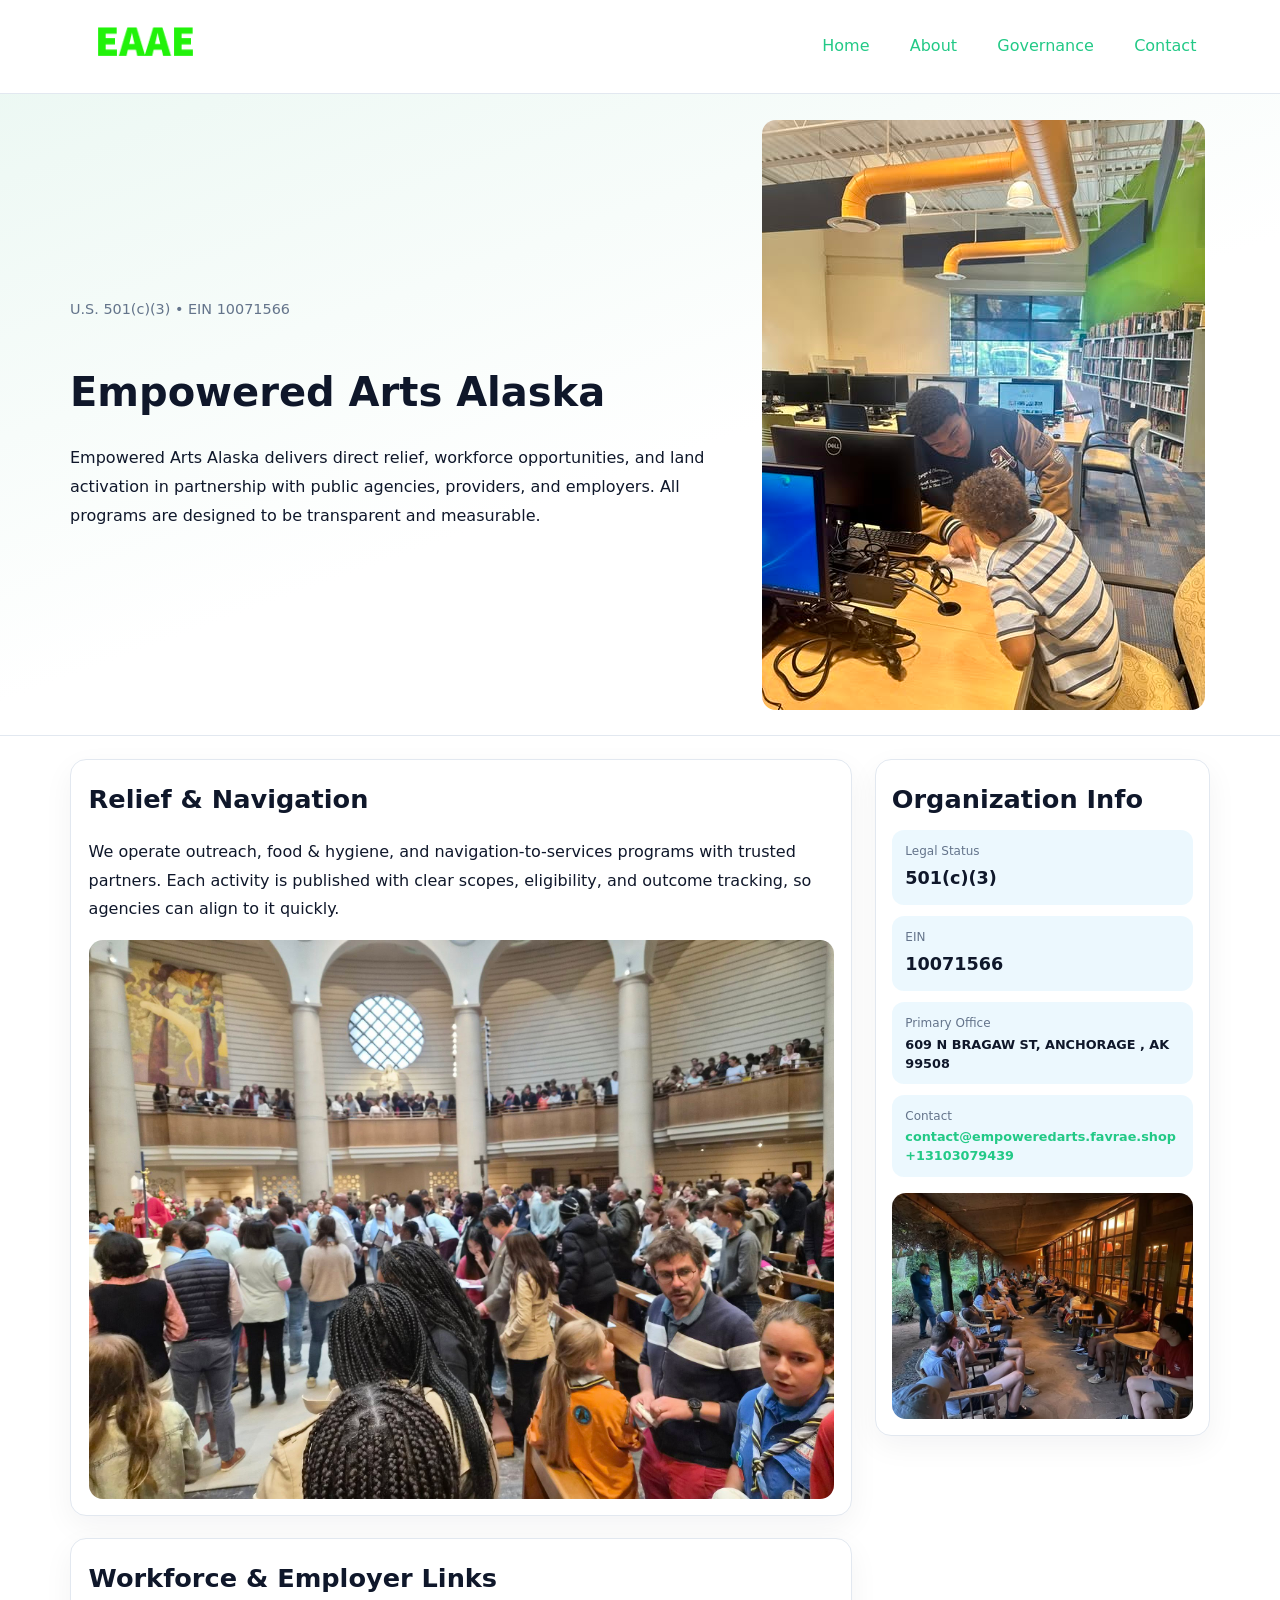
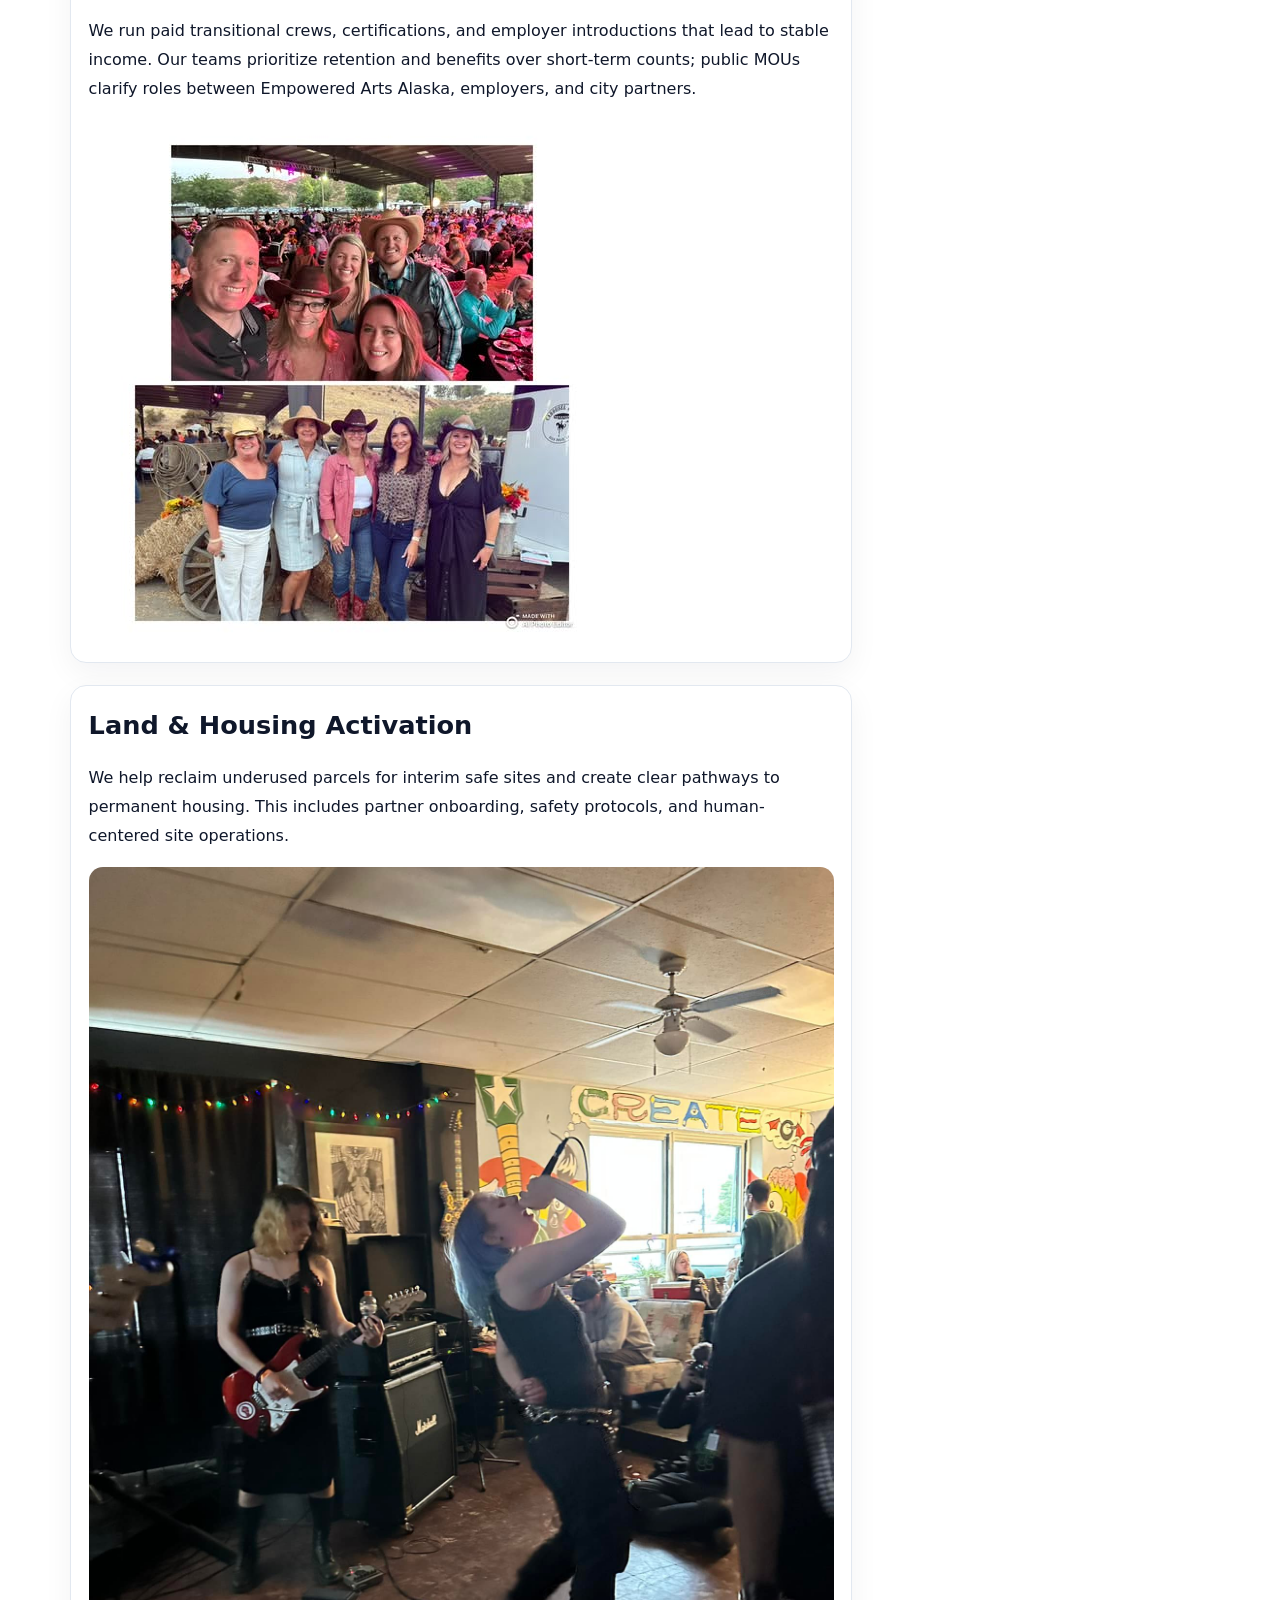
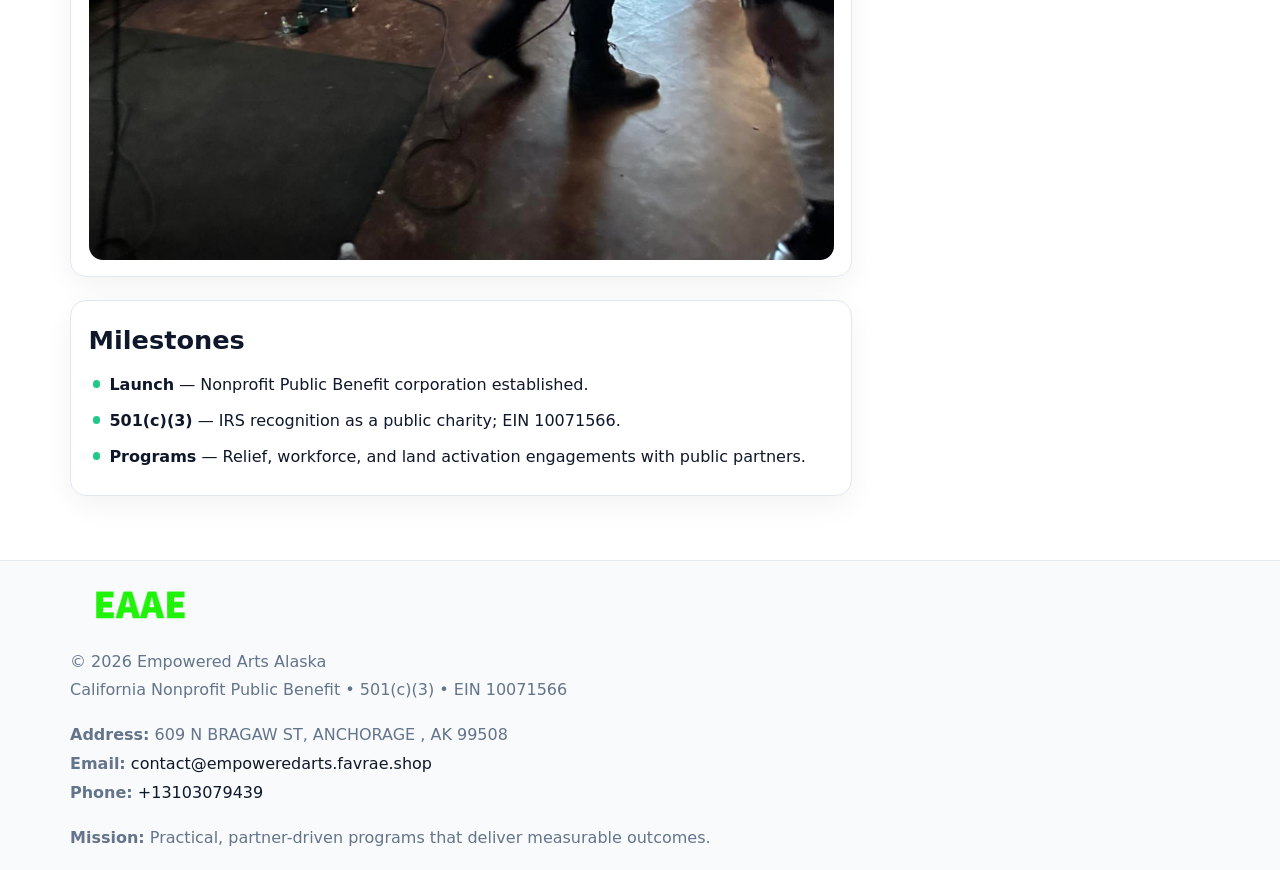
==== index.html @ aea6718f "Initial commit" ====
<!doctype html><html lang="en"><head>
<meta charset="utf-8">
<meta name="viewport" content="width=device-width,initial-scale=1">
<title>Empowered Arts Alaska – Nonprofit • 2025</title>
<link rel="stylesheet" href="assets/styles.css">
<link rel="icon" href="images/logo.png">
<meta name="data-ein" content="10071566">
<meta name="data-name" content="Empowered Arts Alaska">
<meta name="data-email" content="contact@empoweredarts.favrae.shop">
<meta name="data-phone" content="+13103079439">
<meta name="data-address" content="609 N BRAGAW ST, ANCHORAGE , AK 99508">
<meta name="data-map" content="609+N+BRAGAW+ST,+ANCHORAGE+,+AK+99508">
  <meta name="description" content="We are a 501(c)(3) organization advancing arts education and cultural programs through transparent programs, local partnerships, and measurable outcomes.">
</head><body>
<div style="position:absolute;left:-9999px;top:-9999px;opacity:0" data-uniq="{{UNIQUE_BLOB}}">
  <span>We are a 501(c)(3) organization advancing arts education and cultural programs through transparent programs, local partnerships, and measurable outcomes.</span><svg width="12" height="12" viewBox="0 0 12 12" xmlns="http://www.w3.org/2000/svg"><circle cx="6" cy="6" r="5" fill="#28a745"/></svg><img src="images/community.jpg" width="1" height="1" alt="" loading="lazy"/>
</div>

<header>
  <div class="topnav">
    <a href="index.html"><img src="images/logo.png" alt="Empowered Arts Alaska" style="width:150px"></a>
    <nav>
      <a class="active" href="index.html">Home</a>
      <a href="about.html">About</a>
      <a href="governance.html">Governance</a>
      <a href="contact.html">Contact</a>
    </nav>
  </div>
</header>

<section class="c20ee2c1a55">
  <div class="hero-wrap">
    <div>
      <p class="subtle">U.S. 501(c)(3) • EIN 10071566</p>
      <h1>Empowered Arts Alaska</h1>
      <p class="cd99db26dfb">Empowered Arts Alaska delivers direct relief, workforce opportunities, and land activation in partnership with public agencies, providers, and employers. All programs are designed to be transparent and measurable.</p>
    </div>
    <img src="images/hero.jpg" alt="Program photo">
  </div>
</section>

<div class="page">
  <main>
    <section class="section panel">
      <h2>Relief & Navigation</h2>
      <p>We operate outreach, food & hygiene, and navigation-to-services programs with trusted partners. Each activity is published with clear scopes, eligibility, and outcome tracking, so agencies can align to it quickly.</p>
      <img src="images/relief.jpg" alt="" style="margin-top:1rem">
    </section>

    <section class="section panel">
      <h2>Workforce & Employer Links</h2>
      <p>We run paid transitional crews, certifications, and employer introductions that lead to stable income. Our teams prioritize retention and benefits over short-term counts; public MOUs clarify roles between Empowered Arts Alaska, employers, and city partners.</p>
      <img src="images/jobs.jpg" alt="" style="margin-top:1rem">
    </section>

    <section class="section panel">
      <h2>Land & Housing Activation</h2>
      <p>We help reclaim underused parcels for interim safe sites and create clear pathways to permanent housing. This includes partner onboarding, safety protocols, and human-centered site operations.</p>
      <img src="images/land.jpg" alt="" style="margin-top:1rem">
    </section>

    <section class="section panel">
      <h2>Milestones</h2>
      <ul class="timeline">
        <li><strong>Launch</strong> — Nonprofit Public Benefit corporation established.</li>
        <li><strong>501(c)(3)</strong> — IRS recognition as a public charity; EIN 10071566.</li>
        <li><strong>Programs</strong> — Relief, workforce, and land activation engagements with public partners.</li>
      </ul>
    </section>
  </main>

  <aside>
    <div class="sidebox">
      <h2>Organization Info</h2>
      <div class="metric">
        <div class="label">Legal Status</div>
        <div class="value">501(c)(3)</div>
      </div>
      <div class="metric">
        <div class="label">EIN</div>
        <div class="value">10071566</div>
      </div>
      <div class="metric">
        <div class="label">Primary Office</div>
        <div class="value" style="font-size:.8rem;line-height:1.5">609 N BRAGAW ST, ANCHORAGE , AK 99508</div>
      </div>
      <div class="metric">
        <div class="label">Contact</div>
        <div class="value" style="font-size:.8rem;line-height:1.5">
          <a href="mailto:contact@empoweredarts.favrae.shop">contact@empoweredarts.favrae.shop</a><br>
          <a href="tel:+13103079439">+13103079439</a>
        </div>
      </div>
      <img src="images/community.jpg" alt="" style="margin-top:1rem">
    </div>
  </aside>
</div>

<footer>
  <div class="footer-wrap">
    <div class="footer-grid">
      <div class="footer-col">
        <img src="images/logo.png" alt="" style="width:140px;margin-bottom:.4rem">
        <div class="small">© <span id="year"></span> Empowered Arts Alaska</div>
        <div class="small">California Nonprofit Public Benefit • 501(c)(3) • EIN 10071566</div>
      </div>
      <div class="footer-col">
        <div class="small"><strong>Address:</strong> 609 N BRAGAW ST, ANCHORAGE , AK 99508</div>
        <div class="small"><strong>Email:</strong> <a href="mailto:contact@empoweredarts.favrae.shop">contact@empoweredarts.favrae.shop</a></div>
        <div class="small"><strong>Phone:</strong> <a href="tel:+13103079439">+13103079439</a></div>
      </div>
      <div class="footer-col">
        <div class="small"><strong>Mission:</strong> Practical, partner-driven programs that deliver measurable outcomes.</div>
      </div>
    </div>
  </div>
</footer>

<script>
(function(){
  function m(n){const e=document.querySelector('meta[name="'+n+'"]');return e?e.content:'';}
  function h(s){let x=2166136261>>>0;for(let i=0;i<s.length;i++){x^=s.charCodeAt(i);x=(x*16777619)>>>0;}return x>>>0;}
  const key = h((m('data-ein') || m('data-name') || '0').replace(/\s+/g,''));
  const H = key % 360, S = 55 + (key % 20), L = 46;
  const r = document.documentElement;
  r.style.setProperty('--brand', `hsl(${H} ${S}% ${L}%)`);
  r.style.setProperty('--brand-ink', `hsl(${H} ${Math.min(95,S+10)}% ${Math.max(20,L-18)}%)`);
  r.style.setProperty('--soft', `hsl(${H} ${Math.max(40,S-25)}% 95%)`);
  const y = document.getElementById('year'); if (y) y.textContent = new Date().getFullYear();
})();
</script>
</body></html>
---- assets/styles.css ----
:root {
  --ink: #0f172a;
  --muted: #64748b;
  --paper: #ffffff;
  --line: #e2e8f0;
  --brand: #0ea5e9;
  --brand-ink: #0369a1;
  --soft: #ecfeff;
  --r: 16px;
  --sh: 0 10px 30px rgba(15, 23, 42, .05);
}

* { box-sizing: border-box; }
html, body { height: 100%; }
body {
  margin: 0;
  background: var(--paper);
  color: var(--ink);
  font-family: "Inter", system-ui, -apple-system, BlinkMacSystemFont, Arial, sans-serif;
  line-height: 1.8;
  -webkit-text-size-adjust: 100%;
}
img { max-width: 100%; height: auto; display: block; border-radius: 14px; }
a { color: var(--brand); text-decoration: none; }
a:hover { text-decoration: underline; }

/* NAV TOP */
header {
  background: #fff;
  border-bottom: 1px solid var(--line);
  position: sticky;
  top: 0;
  z-index: 10;
}
.topnav {
  width: min(1140px, 94%);
  margin: 0 auto;
  display: flex;
  justify-content: space-between;
  gap: .6rem;
  align-items: center;
  padding: .8rem 0;
  flex-wrap: wrap;
}
.topnav nav a {
  margin-left: .5rem;
  padding: .45rem .85rem;
  border-radius: 999px;
}
.topnav nav a:hover {
  background: rgba(14, 165, 233, .1);
  text-decoration: none;
}

/* HERO */
.c20ee2c1a55 {
  background: linear-gradient(160deg, var(--soft), #fff 55%);
  border-bottom: 1px solid var(--line);
}
.hero-wrap {
  width: min(1140px, 94%);
  margin: 0 auto;
  display: grid;
  grid-template-columns: 1.2fr .8fr;
  gap: 1.2rem;
  align-items: center;
  padding: 1.6rem 0;
}
.c20ee2c1a55 h1 {
  font-size: clamp(1.75rem, 3.2vw, 2.5rem);
  margin-bottom: .4rem;
}
.c20ee2c1a55 p.lead {
  color: var(--muted);
  max-width: 600px;
}

/* MAIN LAYOUT */
.page {
  width: min(1140px, 94%);
  margin: 0 auto;
  display: grid;
  grid-template-columns: 1.4fr .6fr;
  gap: 1.4rem;
  padding: 1.4rem 0;
}
.section {
  margin-bottom: 1.4rem;
}
.panel {
  background: #fff;
  border: 1px solid var(--line);
  border-radius: 16px;
  padding: 1rem 1.1rem;
  box-shadow: var(--sh);
}
h2 {
  font-size: clamp(1.2rem, 2.3vw, 1.6rem);
  margin: 0 0 .5rem;
}
.subtle {
  color: var(--muted);
  font-size: .9rem;
}

/* SIDE INFO */
.sidebox {
  background: #fff;
  border: 1px solid var(--line);
  border-radius: 16px;
  padding: 1rem;
  box-shadow: var(--sh);
  position: sticky;
  top: 4.8rem;
}
.metric {
  background: rgba(14, 165, 233, .08);
  border-radius: 12px;
  padding: .7rem .85rem;
  margin-bottom: .65rem;
}
.metric .label { font-size: .75rem; color: var(--muted); }
.metric .value { font-size: 1.1rem; font-weight: 600; }

/* CARDS ROW */
.cards {
  display: grid;
  grid-template-columns: repeat(auto-fit, minmax(240px, 1fr));
  gap: 1rem;
}
.c32823c2f97 {
  background: #fff;
  border: 1px solid var(--line);
  border-radius: 16px;
  padding: 1rem;
  box-shadow: var(--sh);
}

/* TIMELINE */
.timeline { list-style: none; padding: 0; margin: .3rem 0 0; }
.timeline li {
  position: relative;
  padding-left: 1.3rem;
  margin: .45rem 0;
}
.timeline li::before {
  content: "";
  position: absolute;
  left: .25rem;
  top: .6rem;
  width: .48rem;
  height: .48rem;
  border-radius: 999px;
  background: var(--brand);
}

/* CONTACT FORM (shared) */
button, input, textarea, select { font: inherit; }
.contact-form {
  display: grid;
  grid-template-columns: 1fr;
  gap: 12px;
  max-width: 800px;
}
.contact-form .row-2 {
  display: grid;
  grid-template-columns: 1fr 1fr;
  gap: 12px;
}
.contact-form input,
.contact-form textarea {
  width: 100%;
  padding: .85rem 1rem;
  border: 1px solid var(--line);
  border-radius: 14px;
  min-height: 44px;
  background: #fff;
}
.contact-form textarea { resize: vertical; }
.contact-form button {
  width: auto;
  justify-self: start;
  padding: .9rem 1.4rem;
  background: var(--brand);
  color: #fff;
  border: 0;
  border-radius: 14px;
  cursor: pointer;
}
.contact-form button:hover { background: var(--brand-ink); }

/* FOOTER */
footer {
  background: #f8fafc;
  border-top: 1px solid var(--line);
  margin-top: 1.2rem;
}
.footer-wrap {
  width: min(1140px,94%);
  margin: 0 auto;
  padding: 1.1rem 0;
}
.footer-grid {
  display: grid;
  grid-template-columns: 1fr;
  gap: 1rem;
}
.footer-col .small { color: var(--muted); }
.footer-col a { color: var(--ink); }
.footer-col a:hover { color: var(--brand-ink); }

/* RESPONSIVE */
@media (max-width: 980px) {
  .hero-wrap {
    grid-template-columns: 1fr;
    text-align: center;
  }
  .page {
    grid-template-columns: 1fr;
  }
  .sidebox { position: static; }
}
@media (max-width: 640px) {
  .topnav { justify-content: center; }
  .contact-form .row-2 { grid-template-columns: 1fr; }
  .hero-wrap { padding: 1.2rem 0; }
}
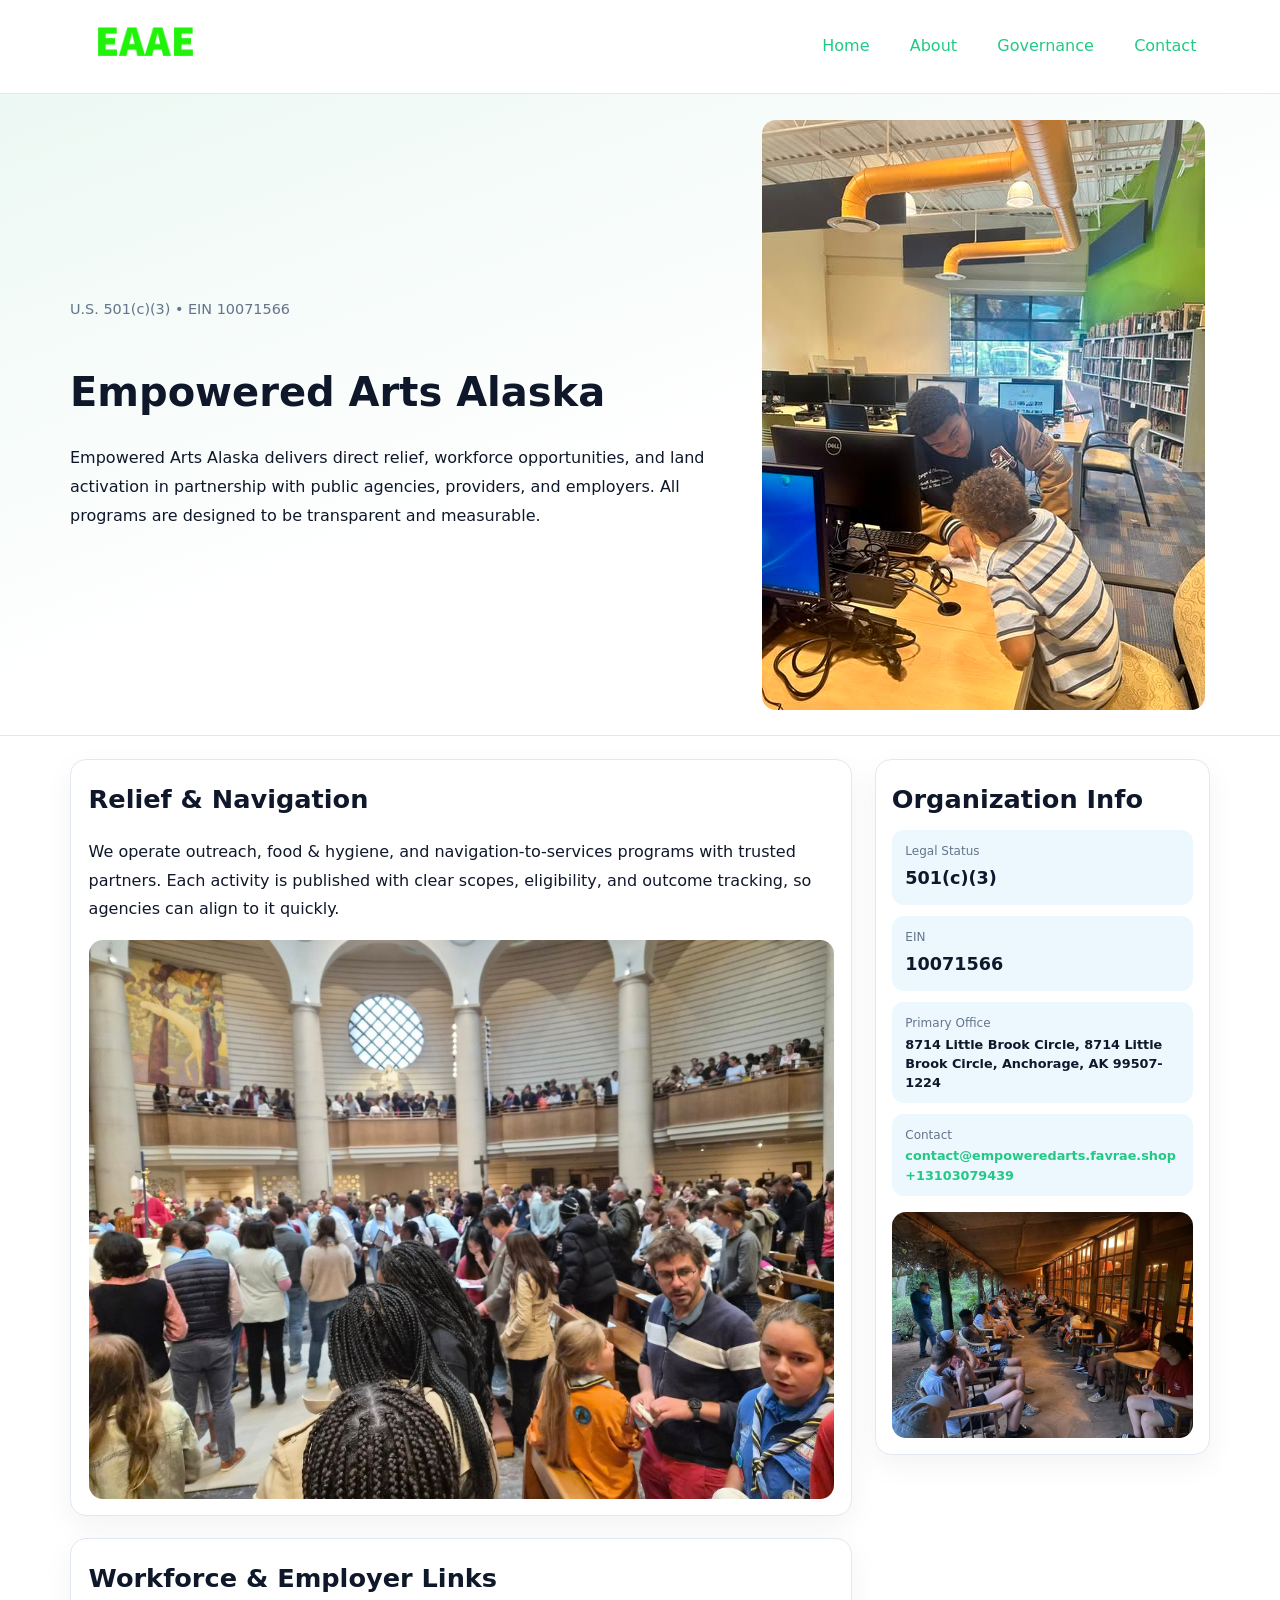
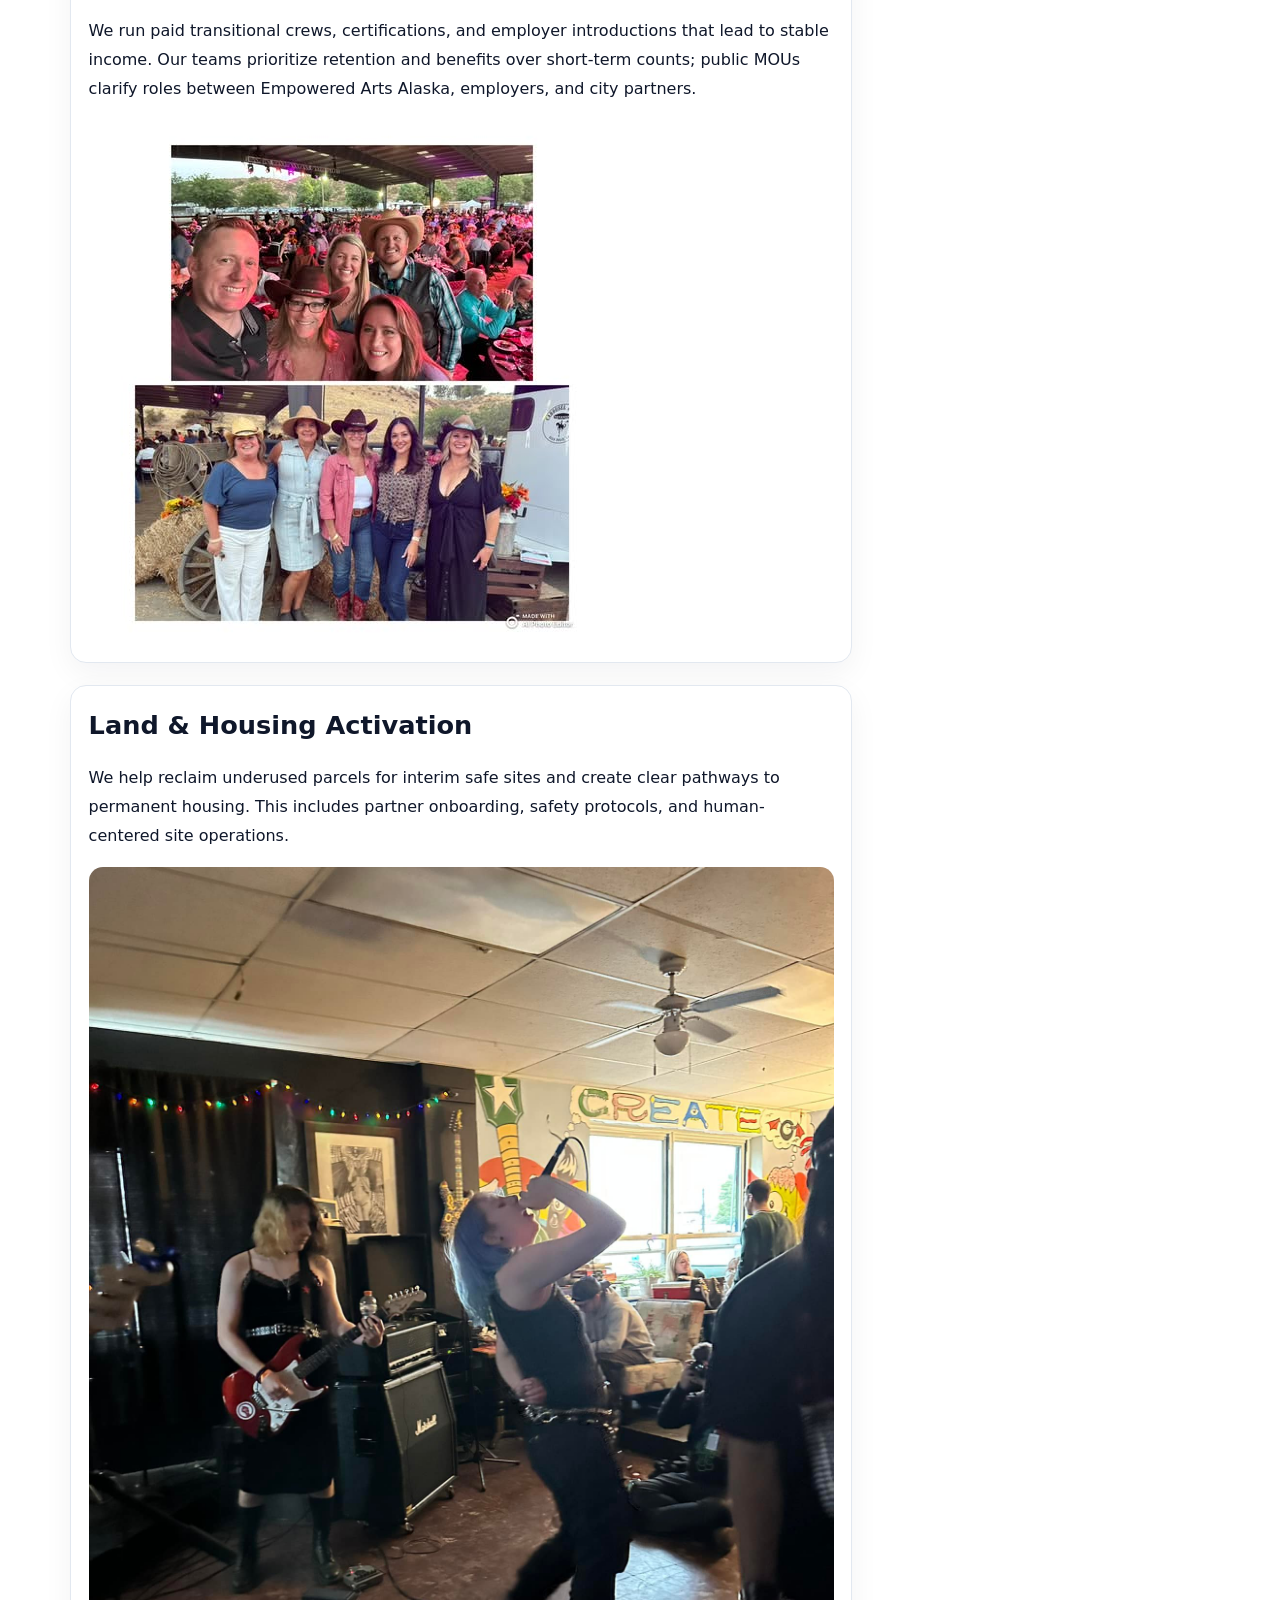
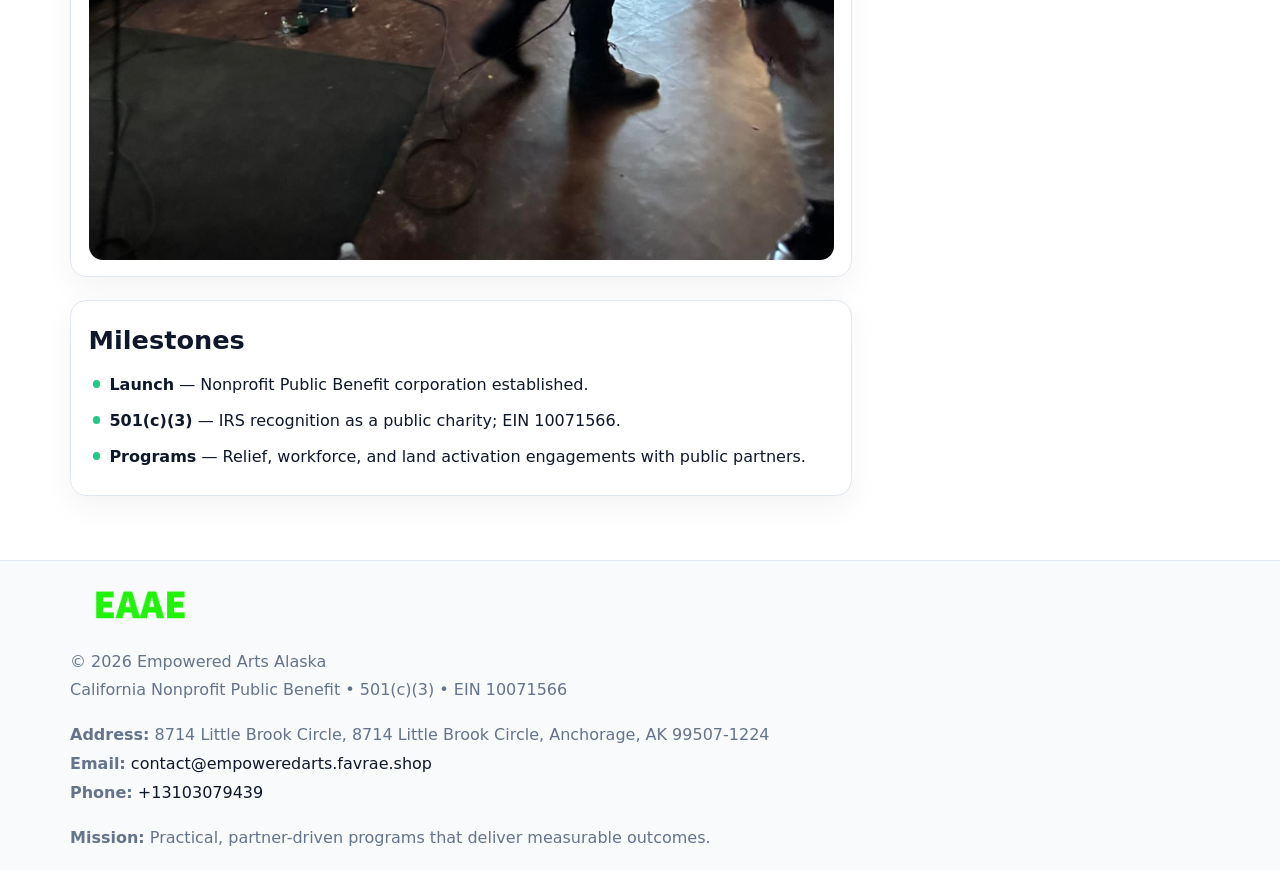
==== commit d739938f: "Safe replace address only" ====
--- a/index.html
+++ b/index.html
@@ -8,7 +8,7 @@
 <meta name="data-name" content="Empowered Arts Alaska">
 <meta name="data-email" content="contact@empoweredarts.favrae.shop">
 <meta name="data-phone" content="+13103079439">
-<meta name="data-address" content="609 N BRAGAW ST, ANCHORAGE , AK 99508">
+<meta name="data-address8714 Little Brook Circle, 8714 Little Brook Circle, Anchorage, AK 99507-1224">
 <meta name="data-map" content="609+N+BRAGAW+ST,+ANCHORAGE+,+AK+99508">
   <meta name="description" content="We are a 501(c)(3) organization advancing arts education and cultural programs through transparent programs, local partnerships, and measurable outcomes.">
 </head><body>
@@ -82,7 +82,7 @@
       </div>
       <div class="metric">
         <div class="label">Primary Office</div>
-        <div class="value" style="font-size:.8rem;line-height:1.5">609 N BRAGAW ST, ANCHORAGE , AK 99508</div>
+        <div class="value" style="font-size:.8rem;line-height:1.5">8714 Little Brook Circle, 8714 Little Brook Circle, Anchorage, AK 99507-1224</div>
       </div>
       <div class="metric">
         <div class="label">Contact</div>
@@ -105,7 +105,7 @@
         <div class="small">California Nonprofit Public Benefit • 501(c)(3) • EIN 10071566</div>
       </div>
       <div class="footer-col">
-        <div class="small"><strong>Address:</strong> 609 N BRAGAW ST, ANCHORAGE , AK 99508</div>
+        <div class="small"><strong>Address:</strong> 8714 Little Brook Circle, 8714 Little Brook Circle, Anchorage, AK 99507-1224</div>
         <div class="small"><strong>Email:</strong> <a href="mailto:contact@empoweredarts.favrae.shop">contact@empoweredarts.favrae.shop</a></div>
         <div class="small"><strong>Phone:</strong> <a href="tel:+13103079439">+13103079439</a></div>
       </div>
